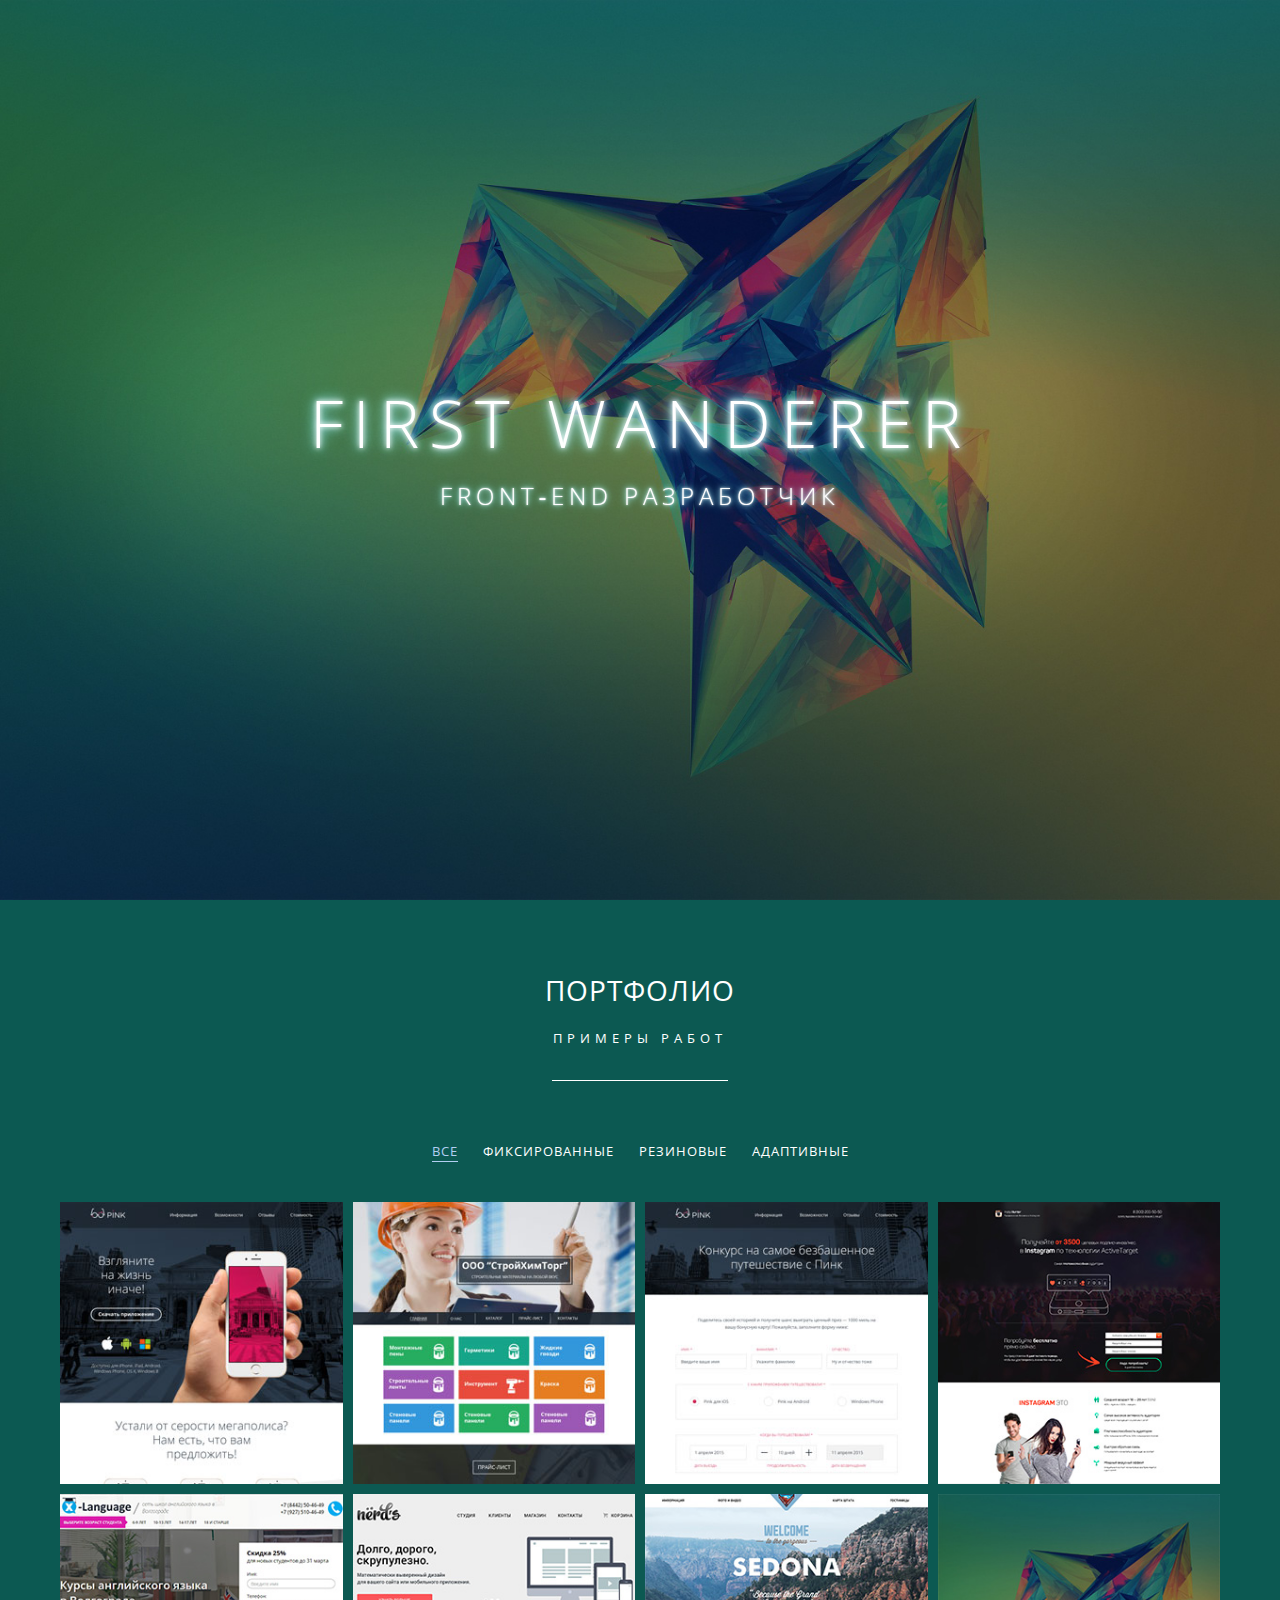
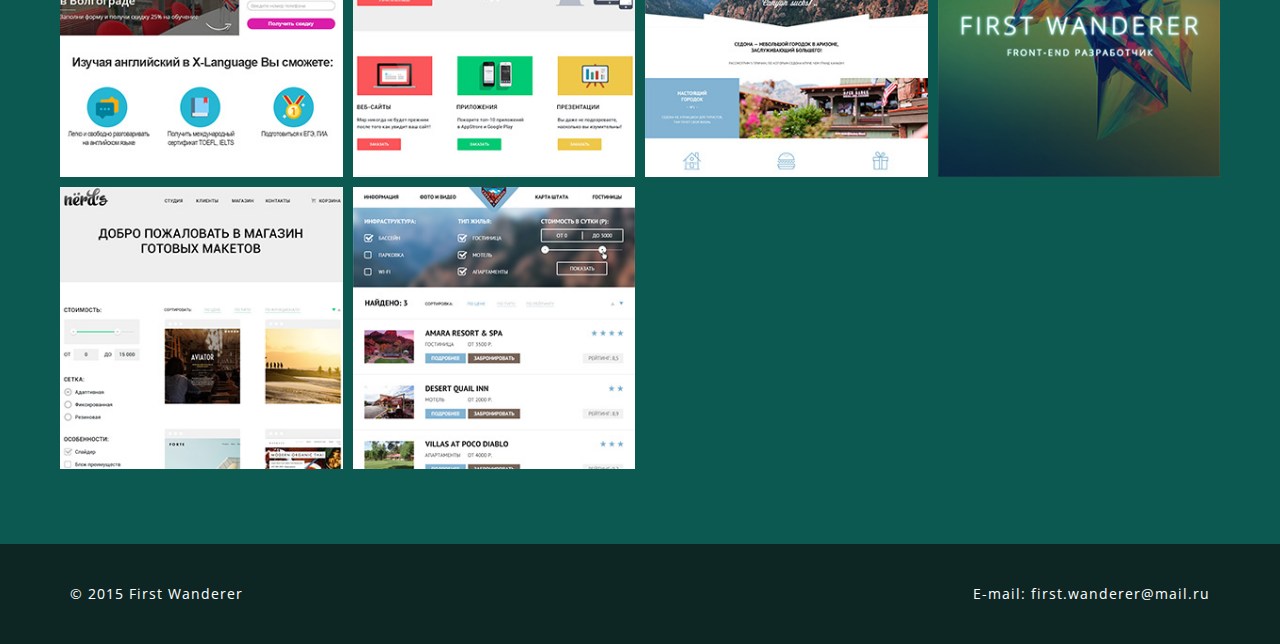
==== index.html @ 8ef2bd34 "Initial commit" ====
<!DOCTYPE html>
<html>
  <head>
    <meta charset="utf-8">
    <meta http-equiv="X-UA-Compatible" content="IE=edge">
    <meta name="viewport" content="width=device-width, initial-scale=1">
    <title>First Wanderer</title>
    <link rel="shortcut icon" href="image/img-shortcut.png">
    <link href='http://fonts.googleapis.com/css?family=Open+Sans:400,300&amp;subset=latin,cyrillic' rel='stylesheet' type='text/css'>
    <link rel="stylesheet" href="css/style.min.css">
  </head>
  <body>
    <header class="page-header parallax-window" data-parallax="scroll" data-image-src="image/bg-header.jpg">
      <div class="head-wrapper">
        <div class="head-centred">
          <div class="head-text">
            <h1>First Wanderer</h1>
            <p>Front&#x2010;End разработчик</p>
          </div>
        </div>
      </div>
    </header>

    <section class="s-portfolio">
      <div class="section-header">
        <h2>Портфолио</h2>
        <div class="s-descr">Примеры работ</div>
      </div>
      <div class="section-content">
        <div class="container">
          <div class="row">
            <ul class="controls">
              <li class="filter active" data-filter="all">Все</li>
              <li class="filter" data-filter=".grid-fixed">Фиксированные</li>
              <li class="filter" data-filter=".grid-elastic">Резиновые</li>
              <li class="filter" data-filter=".grid-responsive">Адаптивные</li>
            </ul>
            <div id="container-mix">
              <div class="mix col-md-3 col-sm-4 col-xs-6 grid-responsive">
                <div class="mix-wrap">
                  <img src="image/mix-pink-index.jpg" height="300" width="300" alt="Pink">
                  <div class="mix-tooltip">
                    <div class="tooltip-wrap">
                      <h3>Pink</h3>
                      <p>Промо-сайт мобильного приложения<br>Главная страница</p>
                      <a href="sites/pink/index.html" class="btn" target="_blank">Посмотреть</a>
                    </div>
                  </div>
                </div>
              </div>
              <div class="mix col-md-3 col-sm-4 col-xs-6 grid-responsive">
                <div class="mix-wrap">
                  <img src="image/mix-stroyhimtorg-index.jpg" height="300" width="300" alt="IvStroyHimTorg">
                  <div class="mix-tooltip">
                    <div class="tooltip-wrap">
                      <h3>StroyHimTorg</h3>
                      <p>Сайт фирмы стройматериалов<br>Сайт с каталогом</p>
                      <a href="http://ivstroyhimtorg.ru" class="btn" target="_blank">Посмотреть</a>
                    </div>
                  </div>
                </div>
              </div>
              <div class="mix col-md-3 col-sm-4 col-xs-6 grid-responsive">
                <div class="mix-wrap">
                  <img src="image/mix-pink-form.jpg" height="300" width="300" alt="Pink">
                  <div class="mix-tooltip">
                    <div class="tooltip-wrap">
                      <h3>Pink</h3>
                      <p>Промо-сайт мобильного приложения<br>Форма участия в конкурсе</p>
                      <a href="sites/pink/form.html" class="btn" target="_blank">Посмотреть</a>
                    </div>
                  </div>
                </div>
              </div>
              <!-- <div class="mix col-md-3 col-sm-4 col-xs-6 grid-responsive">
                <div class="mix-wrap">
                  <img src="image/mix-autotravelbox-index.jpg" height="300" width="300" alt="autotravel">
                  <div class="mix-tooltip">
                    <div class="tooltip-wrap">
                      <h3>AutoTravelBox</h3>
                      <p>Корпоративный сайт<br>Главная страица</p>
                      <a href="sites/autotravelbox/index.html" class="btn" target="_blank">Посмотреть</a>
                    </div>
                  </div>
                </div>
              </div>   -->
              <div class="mix col-md-3 col-sm-4 col-xs-6 grid-fixed">
                <div class="mix-wrap">
                  <img src="image/mix-instahunter-index.jpg" height="300" width="300" alt="instahunter">
                  <div class="mix-tooltip">
                    <div class="tooltip-wrap">
                      <h3>InstaHunter</h3>
                      <p>Промо-сайт<br>Landing page</p>
                      <a href="sites/instahunter/index.html" class="btn" target="_blank">Посмотреть</a>
                    </div>
                  </div>
                </div>
              </div>
              <div class="mix col-md-3 col-sm-4 col-xs-6 grid-responsive">
                <div class="mix-wrap">
                  <img src="image/mix-xlang-index.jpg" height="300" width="300" alt="x-language">
                  <div class="mix-tooltip">
                    <div class="tooltip-wrap">
                      <h3>X-language</h3>
                      <p>Сайт школы английского языка<br>Главная страница</p>
                      <a href="sites/xlanguage/index.html" class="btn" target="_blank">Посмотреть</a>
                    </div>
                  </div>
                </div>
              </div>
              <div class="mix col-md-3 col-sm-4 col-xs-6 grid-fixed">
                <div class="mix-wrap">
                  <img src="image/mix-nerds-index.jpg" height="300" width="300" alt="nerds">
                  <div class="mix-tooltip">
                    <div class="tooltip-wrap">
                      <h3>Nerds</h3>
                      <p>Сайт дизайн-студии<br>Главная страница</p>
                      <a href="sites/nerds/index.html" class="btn" target="_blank">Посмотреть</a>
                    </div>
                  </div>
                </div>
              </div>
              <div class="mix col-md-3 col-sm-4 col-xs-6 grid-elastic">
                <div class="mix-wrap">
                  <img src="image/mix-sedona-index.jpg" height="300" width="300" alt="sedona">
                  <div class="mix-tooltip">
                    <div class="tooltip-wrap">
                      <h3>Sedona</h3>
                      <p>Туристический сайт небольшого города<br>Главная страница</p>
                      <a href="sites/sedona/index.html" class="btn" target="_blank">Посмотреть</a>
                    </div>
                  </div>
                </div>
              </div>
              <div class="mix col-md-3 col-sm-4 col-xs-6 grid-responsive">
                <div class="mix-wrap">
                  <img src="image/mix-fw-index.jpg" height="300" width="300" alt="nerds">
                  <div class="mix-tooltip">
                    <div class="tooltip-wrap">
                      <h3>First Wanderer</h3>
                      <p>Сайт-портфолио<br>Landing page</p>
                      <a href="#" class="btn" target="_blank">Посмотреть</a>
                    </div>
                  </div>
                </div>
              </div>
              <div class="mix col-md-3 col-sm-4 col-xs-6 grid-fixed">
                <div class="mix-wrap">
                  <img src="image/mix-nerds-inner.jpg" height="300" width="300" alt="nerds">
                  <div class="mix-tooltip">
                    <div class="tooltip-wrap">
                      <h3>Nerds</h3>
                      <p>Сайт дизайн-студии<br>Внутренняя страница</p>
                      <a href="sites/nerds/shop.html" class="btn" target="_blank">Посмотреть</a>
                    </div>
                  </div>
                </div>
              </div>
              <div class="mix col-md-3 col-sm-4 col-xs-6 grid-elastic">
                <div class="mix-wrap">
                  <img src="image/mix-sedona-inner.jpg" height="300" width="300" alt="sedona">
                  <div class="mix-tooltip">
                    <div class="tooltip-wrap">
                      <h3>Sedona</h3>
                      <p>Туристический сайт небольшого города<br>Внутренняя страница</p>
                      <a href="sites/sedona/hotels.html" class="btn" target="_blank">Посмотреть</a>
                    </div>
                  </div>
                </div>
              </div>
            </div>
          </div>
        </div>
      </div>
    </section>

    <footer class="page-footer">
      <div class="container">
        <div class="row">
          <div class="col-xs-6">&copy; 2015 First Wanderer</div>
          <div class="col-xs-6 contact">E-mail: <a href="mailto:first.wanderer@mail.ru">first.wanderer@mail.ru</a></div>
        </div>
      </div>
    </footer>

    <script src="https://ajax.googleapis.com/ajax/libs/jquery/2.1.3/jquery.min.js"></script>
    <script src="js/script.min.js"></script>
  </body>
</html>
---- css/style.min.css ----
/*! normalize.css v3.0.1 | MIT License | git.io/normalize */legend,td,th{padding:0}body,figure{margin:0}.mix,.mix .mix-tooltip{transition-duration:.5s}html{font-family:sans-serif;-ms-text-size-adjust:100%;-webkit-text-size-adjust:100%}article,aside,details,figcaption,figure,footer,header,hgroup,main,nav,section,summary{display:block}audio,canvas,progress,video{display:inline-block;vertical-align:baseline}audio:not([controls]){display:none;height:0}[hidden],template{display:none}a{background:0 0}a:active,a:hover{outline:0}abbr[title]{border-bottom:1px dotted}b,optgroup,strong{font-weight:700}dfn{font-style:italic}h1{font-size:2em;margin:.67em 0}mark{background:#ff0;color:#000}small{font-size:80%}sub,sup{font-size:75%;line-height:0;position:relative;vertical-align:baseline}.head-centred,img{vertical-align:middle}sup{top:-.5em}sub{bottom:-.25em}img{border:0}svg:not(:root){overflow:hidden}hr{box-sizing:content-box;height:0}pre,textarea{overflow:auto}code,kbd,pre,samp{font-family:monospace,monospace;font-size:1em}button,input,optgroup,select,textarea{color:inherit;font:inherit;margin:0}button{overflow:visible}button,select{text-transform:none}button,html input[type=button],input[type=reset],input[type=submit]{-webkit-appearance:button;cursor:pointer}button[disabled],html input[disabled]{cursor:default}button input::-moz-focus-inner{border:0;padding:0}input[type=checkbox],input[type=radio]{box-sizing:border-box;padding:0}input[type=number]::-webkit-inner-spin-button,input[type=number]::-webkit-outer-spin-button{height:auto}input[type=search]{-webkit-appearance:textfield;box-sizing:content-box}input[type=search]::-webkit-search-cancel-button,input[type=search]::-webkit-search-decoration{-webkit-appearance:none}fieldset{border:1px solid silver;margin:0 2px;padding:.35em .625em .75em}legend{border:0}table{border-collapse:collapse;border-spacing:0}/*!
 * Bootstrap v3.3.5 (http://getbootstrap.com)
 * Copyright 2011-2015 Twitter, Inc.
 * Licensed under MIT (https://github.com/twbs/bootstrap/blob/master/LICENSE)
 */*,:after,:before{box-sizing:border-box}html{font-size:10px;-webkit-tap-highlight-color:transparent}button,input,select,textarea{font-family:inherit;font-size:inherit;line-height:inherit}a:focus,a:hover{color:#23527c;text-decoration:underline}a,a:focus{text-decoration:none}[role=button]{cursor:pointer}.container,.container-fluid{margin-right:auto;margin-left:auto;padding-left:15px;padding-right:15px}.row{margin-left:-15px;margin-right:-15px}.col-lg-1,.col-lg-10,.col-lg-11,.col-lg-12,.col-lg-2,.col-lg-3,.col-lg-4,.col-lg-5,.col-lg-6,.col-lg-7,.col-lg-8,.col-lg-9,.col-md-1,.col-md-10,.col-md-11,.col-md-12,.col-md-2,.col-md-3,.col-md-4,.col-md-5,.col-md-6,.col-md-7,.col-md-8,.col-md-9,.col-sm-1,.col-sm-10,.col-sm-11,.col-sm-12,.col-sm-2,.col-sm-3,.col-sm-4,.col-sm-5,.col-sm-6,.col-sm-7,.col-sm-8,.col-sm-9,.col-xs-1,.col-xs-10,.col-xs-11,.col-xs-12,.col-xs-2,.col-xs-3,.col-xs-4,.col-xs-5,.col-xs-6,.col-xs-7,.col-xs-8,.col-xs-9{position:relative;min-height:1px;padding-left:15px;padding-right:15px}.col-xs-1,.col-xs-10,.col-xs-11,.col-xs-12,.col-xs-2,.col-xs-3,.col-xs-4,.col-xs-5,.col-xs-6,.col-xs-7,.col-xs-8,.col-xs-9{float:left}.col-xs-12{width:100%}.col-xs-11{width:91.66666667%}.col-xs-10{width:83.33333333%}.col-xs-9{width:75%}.col-xs-8{width:66.66666667%}.col-xs-7{width:58.33333333%}.col-xs-6{width:50%}.col-xs-5{width:41.66666667%}.col-xs-4{width:33.33333333%}.col-xs-3{width:25%}.col-xs-2{width:16.66666667%}.col-xs-1{width:8.33333333%}.col-xs-pull-12{right:100%}.col-xs-pull-11{right:91.66666667%}.col-xs-pull-10{right:83.33333333%}.col-xs-pull-9{right:75%}.col-xs-pull-8{right:66.66666667%}.col-xs-pull-7{right:58.33333333%}.col-xs-pull-6{right:50%}.col-xs-pull-5{right:41.66666667%}.col-xs-pull-4{right:33.33333333%}.col-xs-pull-3{right:25%}.col-xs-pull-2{right:16.66666667%}.col-xs-pull-1{right:8.33333333%}.col-xs-pull-0{right:auto}.col-xs-push-12{left:100%}.col-xs-push-11{left:91.66666667%}.col-xs-push-10{left:83.33333333%}.col-xs-push-9{left:75%}.col-xs-push-8{left:66.66666667%}.col-xs-push-7{left:58.33333333%}.col-xs-push-6{left:50%}.col-xs-push-5{left:41.66666667%}.col-xs-push-4{left:33.33333333%}.col-xs-push-3{left:25%}.col-xs-push-2{left:16.66666667%}.col-xs-push-1{left:8.33333333%}.col-xs-push-0{left:auto}.col-xs-offset-12{margin-left:100%}.col-xs-offset-11{margin-left:91.66666667%}.col-xs-offset-10{margin-left:83.33333333%}.col-xs-offset-9{margin-left:75%}.col-xs-offset-8{margin-left:66.66666667%}.col-xs-offset-7{margin-left:58.33333333%}.col-xs-offset-6{margin-left:50%}.col-xs-offset-5{margin-left:41.66666667%}.col-xs-offset-4{margin-left:33.33333333%}.col-xs-offset-3{margin-left:25%}.col-xs-offset-2{margin-left:16.66666667%}.col-xs-offset-1{margin-left:8.33333333%}.col-xs-offset-0{margin-left:0}.clearfix:after,.clearfix:before,.container-fluid:after,.container-fluid:before,.container:after,.container:before,.row:after,.row:before{content:" ";display:table}.clearfix:after,.container-fluid:after,.container:after,.row:after{clear:both}.center-block{display:block;margin-left:auto;margin-right:auto}.pull-right{float:right!important}.pull-left{float:left!important}.hide{display:none!important}.show{display:block!important}.invisible{visibility:hidden}.text-hide{font:0/0 a;color:transparent;text-shadow:none;background-color:transparent;border:0}body,section h2{font-weight:400}a,a:focus,a:hover,body{color:#fff}.hidden{display:none!important}.affix{position:fixed}body{min-width:320px;font-family:'Open Sans',Helvetica,Arial,sans-serif;font-size:14px;line-height:1.42857143;background-color:#206058;letter-spacing:1px}section{position:relative;padding:70px 0}section h2{margin:0 0 20px;text-align:center;text-transform:uppercase;font-size:2em}.head-text h1,.head-text p{text-transform:uppercase;font-weight:300;margin:0}.page-header{position:relative;min-height:480px;background-color:transparent}.head-wrapper{display:table;position:absolute;top:0;left:0;width:100%;height:100%;z-index:5}.head-centred{display:table-cell;text-align:center}.head-text{display:inline-block}.head-text h1{display:inline;font-size:4.7em;letter-spacing:10px;padding:0 10px;text-shadow:0 0 5px #fff,0 0 10px #B1F5FF,0 0 15px #7BF5FF}.head-text p{font-size:1.7em;letter-spacing:5px;padding:10px;text-shadow:0 0 2px #fff,0 0 5px #B1F5FF,0 0 10px #7BF5FF}.btn,.s-descr,.s-portfolio li{text-transform:uppercase;font-size:.9em}.s-portfolio li:hover,a:hover{text-shadow:0 0 1px #fff,0 0 3px #B1F5FF}.page-footer{background-color:#0D2623;padding:40px 0}.page-footer .contact{text-align:right}.s-portfolio{background-color:#0C5952}.s-portfolio ul{list-style:none;padding:0;margin:0 0 30px;text-align:center}.s-portfolio li{display:inline-block;vertical-align:top;margin:5px 10px;cursor:pointer}.s-descr{position:relative;margin-bottom:90px;text-align:center;letter-spacing:5px}.s-descr::after{content:'';position:absolute;left:50%;margin-left:-88px;margin-top:50px;width:176px;height:1px;background-color:#fff}.mix{position:relative;display:none;padding:5px;-webkit-transform:translateZ(0);transform:translateZ(0);-webkit-backface-visibility:hidden;backface-visibility:hidden;transition-property:color}.mix .mix-wrap{position:relative;width:100%}.mix img{width:100%;height:auto}.mix .mix-tooltip{position:absolute;top:0;left:0;width:100%;height:100%;text-align:center;background-color:rgba(0,0,0,.8);-webkit-transform:scaleY(0);transform:scaleY(0);-webkit-transform-origin:50% 0;transform-origin:50% 0;transition-property:-webkit-transform;transition-property:transform;transition-timing-function:ease-out}.mix .mix-tooltip h3{text-transform:uppercase;font-weight:400}.mix .mix-tooltip .tooltip-wrap{padding:10% 20px 10px}.btn{display:inline-block;vertical-align:top;border:1px solid #fff;padding:5px 10px;margin-top:15px}a:focus{outline:dotted thin;outline-offset:-2px}.s-portfolio li.active{color:#B3CFF2;text-shadow:none;border-bottom:1px solid #B3CFF2;cursor:default}.mix:hover .mix-tooltip{-webkit-transform:scaleY(1);transform:scaleY(1)}.btn:focus,.btn:hover{text-decoration:none;outline:0;box-shadow:0 0 1px 1px #fff,0 0 3px 1px #B1F5FF}@media (min-width:768px){.container{width:750px}.col-sm-1,.col-sm-10,.col-sm-11,.col-sm-12,.col-sm-2,.col-sm-3,.col-sm-4,.col-sm-5,.col-sm-6,.col-sm-7,.col-sm-8,.col-sm-9{float:left}.col-sm-12{width:100%}.col-sm-11{width:91.66666667%}.col-sm-10{width:83.33333333%}.col-sm-9{width:75%}.col-sm-8{width:66.66666667%}.col-sm-7{width:58.33333333%}.col-sm-6{width:50%}.col-sm-5{width:41.66666667%}.col-sm-4{width:33.33333333%}.col-sm-3{width:25%}.col-sm-2{width:16.66666667%}.col-sm-1{width:8.33333333%}.col-sm-pull-12{right:100%}.col-sm-pull-11{right:91.66666667%}.col-sm-pull-10{right:83.33333333%}.col-sm-pull-9{right:75%}.col-sm-pull-8{right:66.66666667%}.col-sm-pull-7{right:58.33333333%}.col-sm-pull-6{right:50%}.col-sm-pull-5{right:41.66666667%}.col-sm-pull-4{right:33.33333333%}.col-sm-pull-3{right:25%}.col-sm-pull-2{right:16.66666667%}.col-sm-pull-1{right:8.33333333%}.col-sm-pull-0{right:auto}.col-sm-push-12{left:100%}.col-sm-push-11{left:91.66666667%}.col-sm-push-10{left:83.33333333%}.col-sm-push-9{left:75%}.col-sm-push-8{left:66.66666667%}.col-sm-push-7{left:58.33333333%}.col-sm-push-6{left:50%}.col-sm-push-5{left:41.66666667%}.col-sm-push-4{left:33.33333333%}.col-sm-push-3{left:25%}.col-sm-push-2{left:16.66666667%}.col-sm-push-1{left:8.33333333%}.col-sm-push-0{left:auto}.col-sm-offset-12{margin-left:100%}.col-sm-offset-11{margin-left:91.66666667%}.col-sm-offset-10{margin-left:83.33333333%}.col-sm-offset-9{margin-left:75%}.col-sm-offset-8{margin-left:66.66666667%}.col-sm-offset-7{margin-left:58.33333333%}.col-sm-offset-6{margin-left:50%}.col-sm-offset-5{margin-left:41.66666667%}.col-sm-offset-4{margin-left:33.33333333%}.col-sm-offset-3{margin-left:25%}.col-sm-offset-2{margin-left:16.66666667%}.col-sm-offset-1{margin-left:8.33333333%}.col-sm-offset-0{margin-left:0}}@media (min-width:992px){.container{width:970px}.col-md-1,.col-md-10,.col-md-11,.col-md-12,.col-md-2,.col-md-3,.col-md-4,.col-md-5,.col-md-6,.col-md-7,.col-md-8,.col-md-9{float:left}.col-md-12{width:100%}.col-md-11{width:91.66666667%}.col-md-10{width:83.33333333%}.col-md-9{width:75%}.col-md-8{width:66.66666667%}.col-md-7{width:58.33333333%}.col-md-6{width:50%}.col-md-5{width:41.66666667%}.col-md-4{width:33.33333333%}.col-md-3{width:25%}.col-md-2{width:16.66666667%}.col-md-1{width:8.33333333%}.col-md-pull-12{right:100%}.col-md-pull-11{right:91.66666667%}.col-md-pull-10{right:83.33333333%}.col-md-pull-9{right:75%}.col-md-pull-8{right:66.66666667%}.col-md-pull-7{right:58.33333333%}.col-md-pull-6{right:50%}.col-md-pull-5{right:41.66666667%}.col-md-pull-4{right:33.33333333%}.col-md-pull-3{right:25%}.col-md-pull-2{right:16.66666667%}.col-md-pull-1{right:8.33333333%}.col-md-pull-0{right:auto}.col-md-push-12{left:100%}.col-md-push-11{left:91.66666667%}.col-md-push-10{left:83.33333333%}.col-md-push-9{left:75%}.col-md-push-8{left:66.66666667%}.col-md-push-7{left:58.33333333%}.col-md-push-6{left:50%}.col-md-push-5{left:41.66666667%}.col-md-push-4{left:33.33333333%}.col-md-push-3{left:25%}.col-md-push-2{left:16.66666667%}.col-md-push-1{left:8.33333333%}.col-md-push-0{left:auto}.col-md-offset-12{margin-left:100%}.col-md-offset-11{margin-left:91.66666667%}.col-md-offset-10{margin-left:83.33333333%}.col-md-offset-9{margin-left:75%}.col-md-offset-8{margin-left:66.66666667%}.col-md-offset-7{margin-left:58.33333333%}.col-md-offset-6{margin-left:50%}.col-md-offset-5{margin-left:41.66666667%}.col-md-offset-4{margin-left:33.33333333%}.col-md-offset-3{margin-left:25%}.col-md-offset-2{margin-left:16.66666667%}.col-md-offset-1{margin-left:8.33333333%}.col-md-offset-0{margin-left:0}}@media (min-width:1200px){.container{width:1170px}.col-lg-1,.col-lg-10,.col-lg-11,.col-lg-12,.col-lg-2,.col-lg-3,.col-lg-4,.col-lg-5,.col-lg-6,.col-lg-7,.col-lg-8,.col-lg-9{float:left}.col-lg-12{width:100%}.col-lg-11{width:91.66666667%}.col-lg-10{width:83.33333333%}.col-lg-9{width:75%}.col-lg-8{width:66.66666667%}.col-lg-7{width:58.33333333%}.col-lg-6{width:50%}.col-lg-5{width:41.66666667%}.col-lg-4{width:33.33333333%}.col-lg-3{width:25%}.col-lg-2{width:16.66666667%}.col-lg-1{width:8.33333333%}.col-lg-pull-12{right:100%}.col-lg-pull-11{right:91.66666667%}.col-lg-pull-10{right:83.33333333%}.col-lg-pull-9{right:75%}.col-lg-pull-8{right:66.66666667%}.col-lg-pull-7{right:58.33333333%}.col-lg-pull-6{right:50%}.col-lg-pull-5{right:41.66666667%}.col-lg-pull-4{right:33.33333333%}.col-lg-pull-3{right:25%}.col-lg-pull-2{right:16.66666667%}.col-lg-pull-1{right:8.33333333%}.col-lg-pull-0{right:auto}.col-lg-push-12{left:100%}.col-lg-push-11{left:91.66666667%}.col-lg-push-10{left:83.33333333%}.col-lg-push-9{left:75%}.col-lg-push-8{left:66.66666667%}.col-lg-push-7{left:58.33333333%}.col-lg-push-6{left:50%}.col-lg-push-5{left:41.66666667%}.col-lg-push-4{left:33.33333333%}.col-lg-push-3{left:25%}.col-lg-push-2{left:16.66666667%}.col-lg-push-1{left:8.33333333%}.col-lg-push-0{left:auto}.col-lg-offset-12{margin-left:100%}.col-lg-offset-11{margin-left:91.66666667%}.col-lg-offset-10{margin-left:83.33333333%}.col-lg-offset-9{margin-left:75%}.col-lg-offset-8{margin-left:66.66666667%}.col-lg-offset-7{margin-left:58.33333333%}.col-lg-offset-6{margin-left:50%}.col-lg-offset-5{margin-left:41.66666667%}.col-lg-offset-4{margin-left:33.33333333%}.col-lg-offset-3{margin-left:25%}.col-lg-offset-2{margin-left:16.66666667%}.col-lg-offset-1{margin-left:8.33333333%}.col-lg-offset-0{margin-left:0}}@media (max-width:480px){.head-text h1{font-size:2.8em}.head-text p{font-size:.9em}.page-footer .contact{text-align:left;margin-top:10px}#container-mix .col-xs-6,.page-footer .col-xs-6{width:100%}}
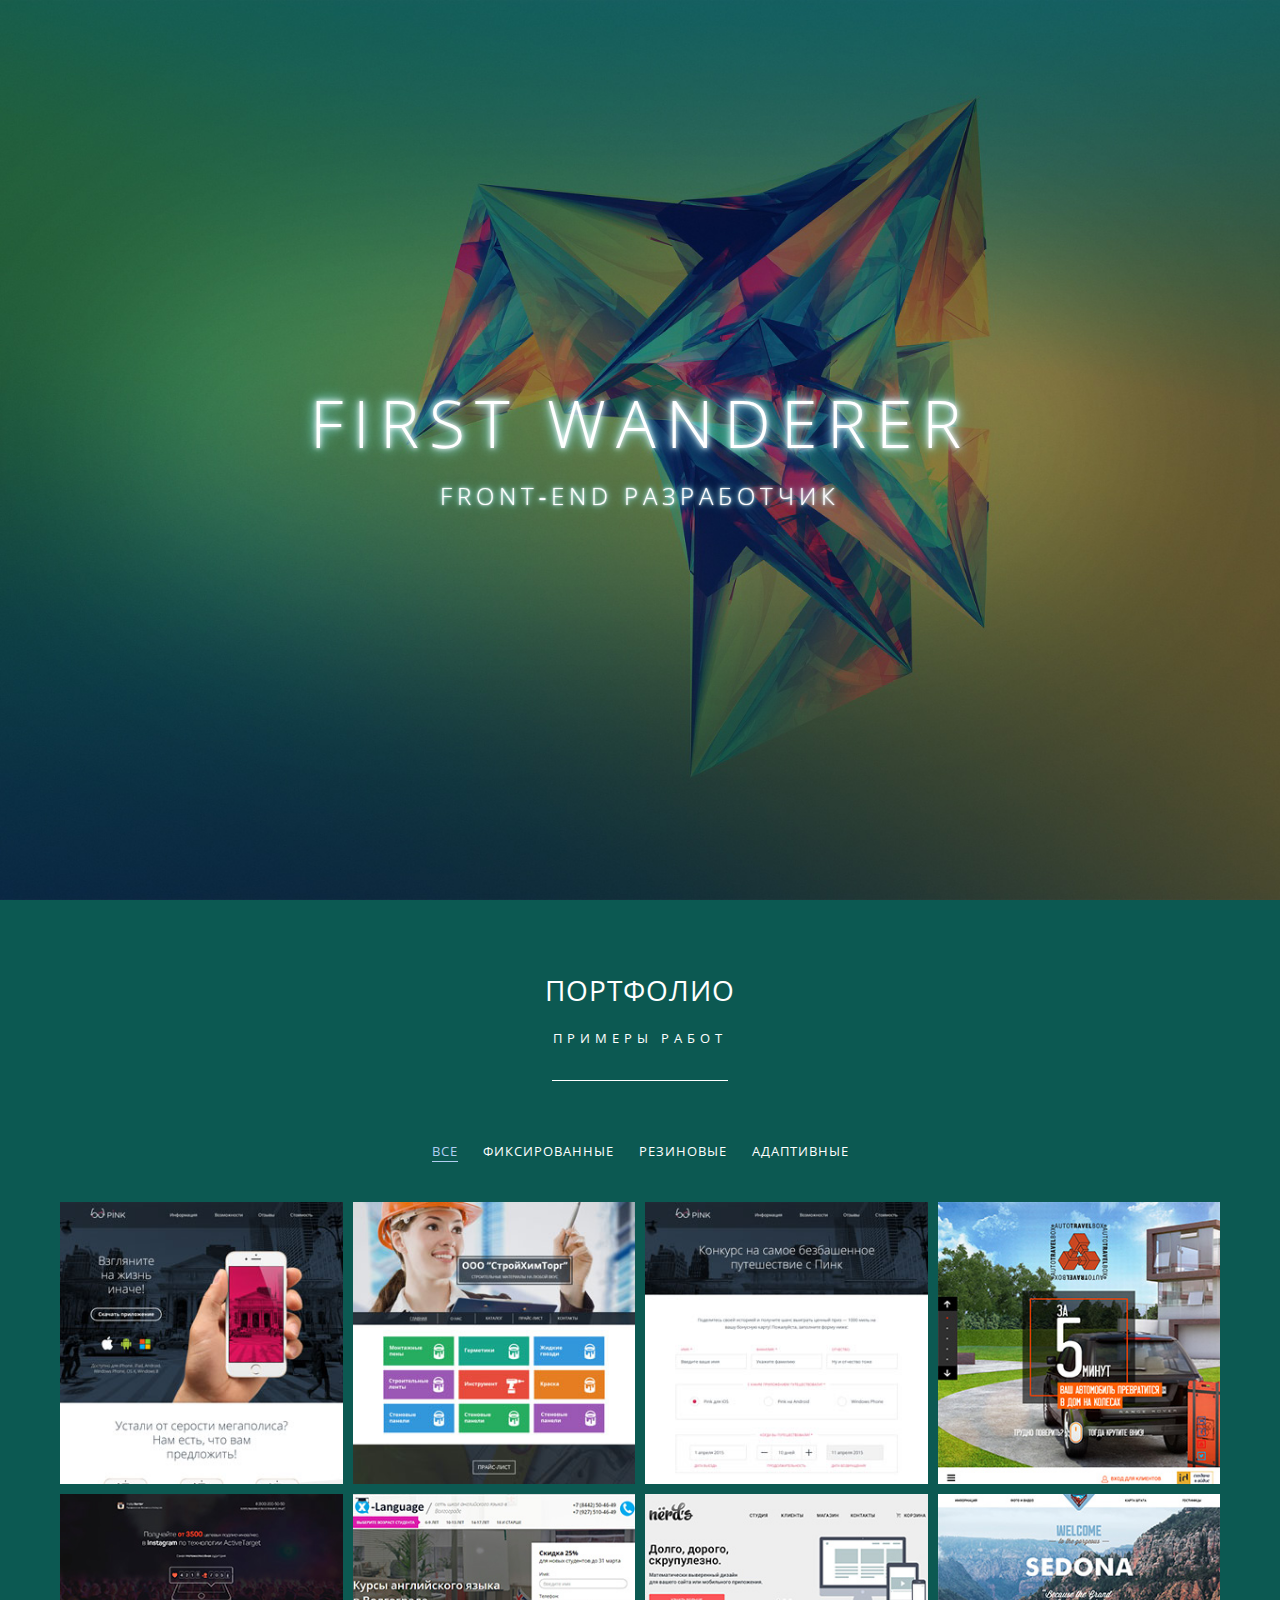
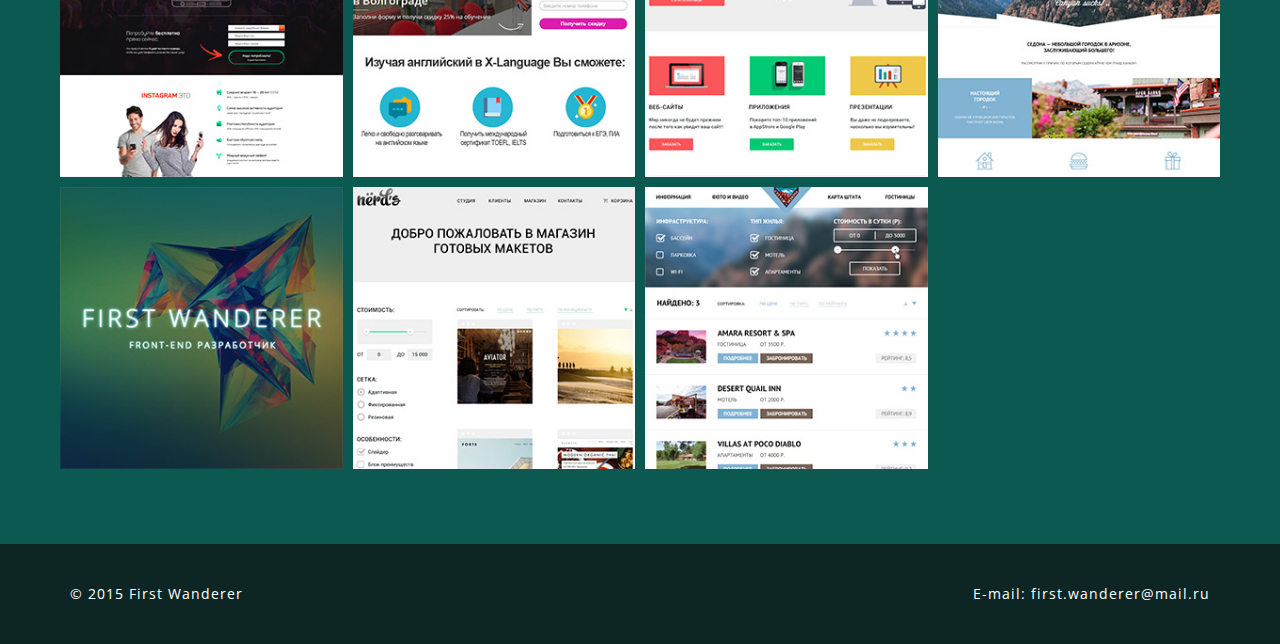
==== commit 9f3c8fb7: "Uncommented Autotrevel" ====
--- a/index.html
+++ b/index.html
@@ -72,7 +72,7 @@
                   </div>
                 </div>
               </div>
-              <!-- <div class="mix col-md-3 col-sm-4 col-xs-6 grid-responsive">
+              <div class="mix col-md-3 col-sm-4 col-xs-6 grid-responsive">
                 <div class="mix-wrap">
                   <img src="image/mix-autotravelbox-index.jpg" height="300" width="300" alt="autotravel">
                   <div class="mix-tooltip">
@@ -83,7 +83,7 @@
                     </div>
                   </div>
                 </div>
-              </div>   -->
+              </div>  
               <div class="mix col-md-3 col-sm-4 col-xs-6 grid-fixed">
                 <div class="mix-wrap">
                   <img src="image/mix-instahunter-index.jpg" height="300" width="300" alt="instahunter">
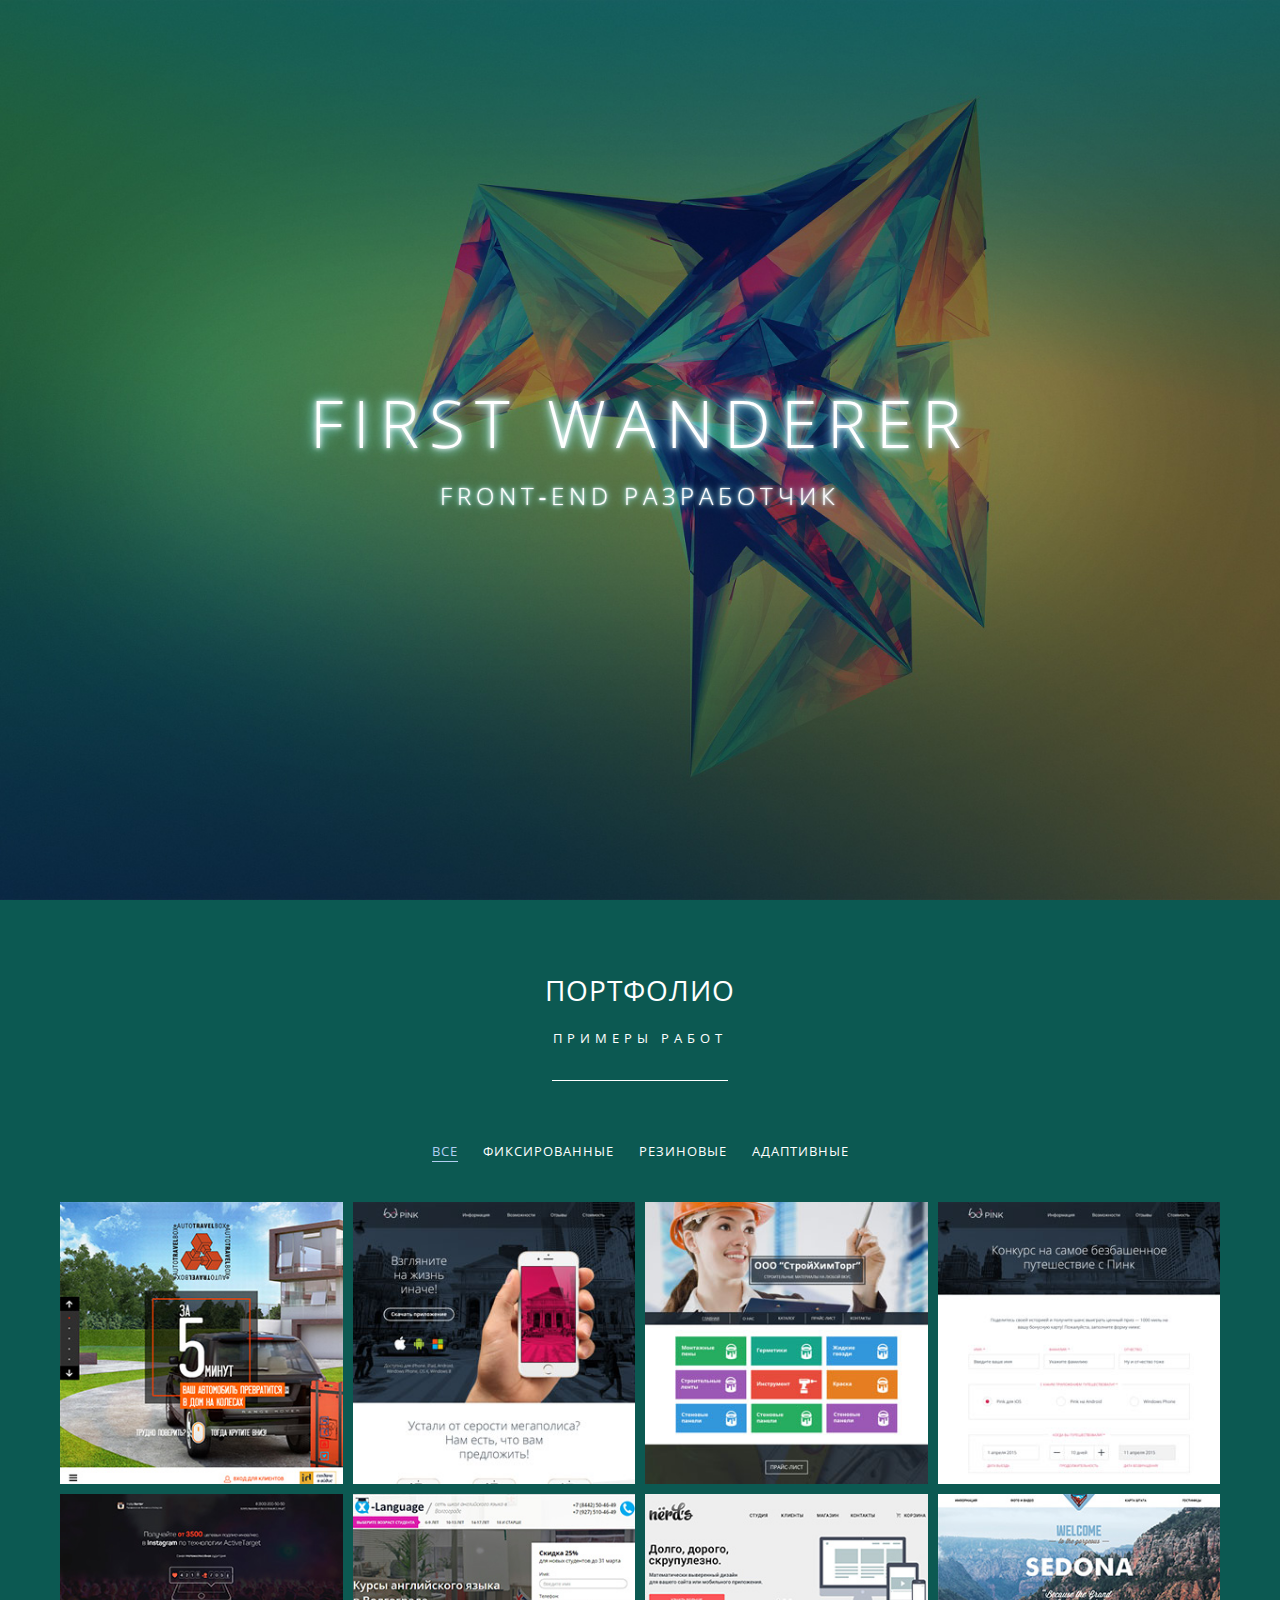
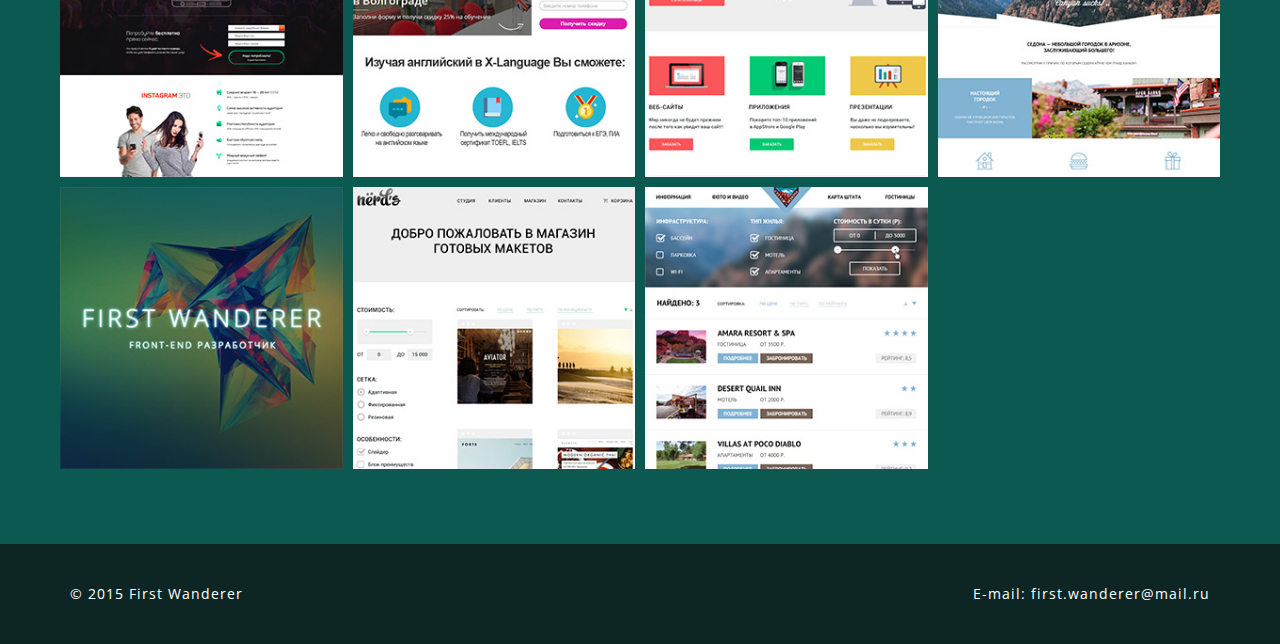
==== commit c3f099a0: "Change order autotravel" ====
--- a/index.html
+++ b/index.html
@@ -38,6 +38,18 @@
             <div id="container-mix">
               <div class="mix col-md-3 col-sm-4 col-xs-6 grid-responsive">
                 <div class="mix-wrap">
+                  <img src="image/mix-autotravelbox-index.jpg" height="300" width="300" alt="autotravel">
+                  <div class="mix-tooltip">
+                    <div class="tooltip-wrap">
+                      <h3>AutoTravelBox</h3>
+                      <p>Корпоративный сайт<br>Главная страица</p>
+                      <a href="sites/autotravelbox/index.html" class="btn" target="_blank">Посмотреть</a>
+                    </div>
+                  </div>
+                </div>
+              </div>
+              <div class="mix col-md-3 col-sm-4 col-xs-6 grid-responsive">
+                <div class="mix-wrap">
                   <img src="image/mix-pink-index.jpg" height="300" width="300" alt="Pink">
                   <div class="mix-tooltip">
                     <div class="tooltip-wrap">
@@ -72,18 +84,6 @@
                   </div>
                 </div>
               </div>
-              <div class="mix col-md-3 col-sm-4 col-xs-6 grid-responsive">
-                <div class="mix-wrap">
-                  <img src="image/mix-autotravelbox-index.jpg" height="300" width="300" alt="autotravel">
-                  <div class="mix-tooltip">
-                    <div class="tooltip-wrap">
-                      <h3>AutoTravelBox</h3>
-                      <p>Корпоративный сайт<br>Главная страица</p>
-                      <a href="sites/autotravelbox/index.html" class="btn" target="_blank">Посмотреть</a>
-                    </div>
-                  </div>
-                </div>
-              </div>  
               <div class="mix col-md-3 col-sm-4 col-xs-6 grid-fixed">
                 <div class="mix-wrap">
                   <img src="image/mix-instahunter-index.jpg" height="300" width="300" alt="instahunter">
